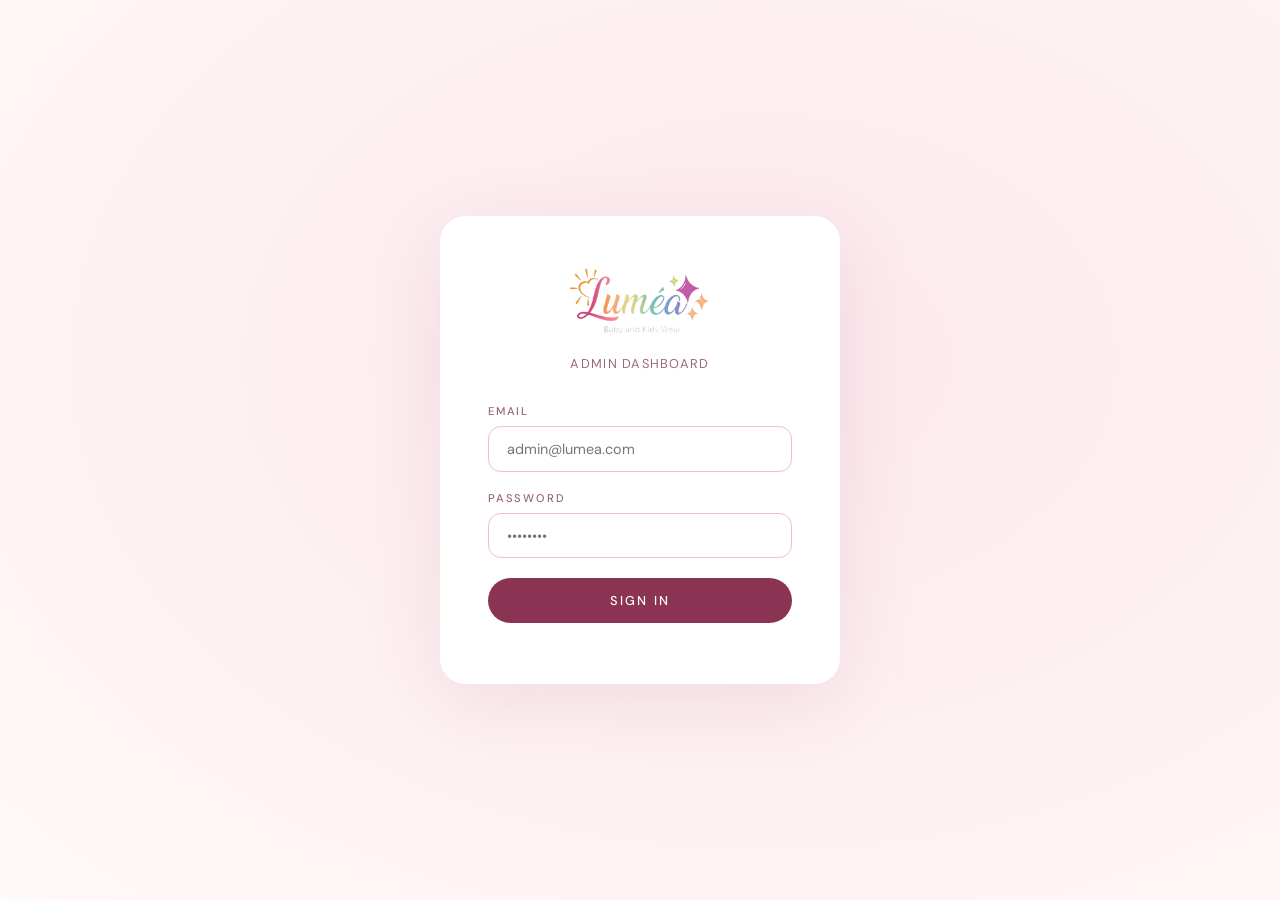
==== Admin/index.html @ 4247f4a2 "Updated version of project" ====
<!DOCTYPE html>
<html lang="en">
<head>
  <meta charset="UTF-8"/>
  <meta name="viewport" content="width=device-width, initial-scale=1.0"/>
  <title>Luméa — Admin Dashboard</title>
  <link href="https://fonts.googleapis.com/css2?family=Cormorant+Garamond:ital,wght@0,300;0,400;0,600;1,300&family=DM+Sans:wght@300;400;500&display=swap" rel="stylesheet">
  <link rel="stylesheet" href="style.css">
</head>
</head>
<body>

<!-- ══ LOGIN ══ -->
<div class="login-wrap" id="login-wrap">
  <div class="login-card">
    <img src="logo.png" alt="Luméa" style="width:160px;height:auto;display:block;margin:0 auto 1rem">
    <div class="login-sub">Admin Dashboard</div>
    <div>
      <label class="fm-label">Email</label>
      <input class="fm-input" type="email" id="adm-email" placeholder="admin@lumea.com" />
      <label class="fm-label">Password</label>
      <input class="fm-input" type="password" id="adm-pass" placeholder="••••••••" onkeydown="if(event.key==='Enter')adminLogin()" />
      <button class="btn-wine" onclick="adminLogin()">Sign In</button>
      <div class="error-msg" id="login-err"></div>
    </div>
  </div>
</div>

<!-- ══ DASHBOARD ══ -->
<div class="dashboard" id="dashboard">
  <!-- Mobile hamburger button -->
  <button class="hamburger" id="hamburger" onclick="toggleSidebar()">
    <svg viewBox="0 0 24 24" fill="none" stroke="currentColor" stroke-width="2" stroke-linecap="round" stroke-linejoin="round" width="22" height="22"><line x1="3" y1="6" x2="21" y2="6"/><line x1="3" y1="12" x2="21" y2="12"/><line x1="3" y1="18" x2="21" y2="18"/></svg>
  </button>
  <!-- Sidebar overlay for mobile -->
  <div class="sidebar-overlay" id="sidebar-overlay" onclick="toggleSidebar()"></div>
  <!-- Sidebar -->
  <div class="sidebar">
    <div class="sidebar-logo">
      <img src="logo.png" alt="Luméa" style="width:160px;height:auto;display:block;margin-bottom:.5rem">
      <small>Admin Panel</small>
    </div>
    <button class="nav-item active" onclick="showTab('tab-overview',this)">
      <svg viewBox="0 0 24 24" fill="none" stroke-width="2" stroke-linecap="round" stroke-linejoin="round"><rect x="3" y="3" width="7" height="7"/><rect x="14" y="3" width="7" height="7"/><rect x="3" y="14" width="7" height="7"/><rect x="14" y="14" width="7" height="7"/></svg>
      Overview
    </button>
    <button class="nav-item" onclick="showTab('tab-products',this);loadAdminProducts()">
      <svg viewBox="0 0 24 24" fill="none" stroke-width="2" stroke-linecap="round" stroke-linejoin="round"><path d="M6 2 3 6v14a2 2 0 0 0 2 2h14a2 2 0 0 0 2-2V6l-3-4z"/><line x1="3" y1="6" x2="21" y2="6"/><path d="M16 10a4 4 0 0 1-8 0"/></svg>
      Products
    </button>
    <button class="nav-item" onclick="showTab('tab-orders',this);loadAdminOrders()">
      <svg viewBox="0 0 24 24" fill="none" stroke-width="2" stroke-linecap="round" stroke-linejoin="round"><path d="M16.5 9.4l-9-5.19M21 16V8a2 2 0 0 0-1-1.73l-7-4a2 2 0 0 0-2 0l-7 4A2 2 0 0 0 3 8v8a2 2 0 0 0 1 1.73l7 4a2 2 0 0 0 2 0l7-4A2 2 0 0 0 21 16z"/><polyline points="3.27 6.96 12 12.01 20.73 6.96"/><line x1="12" y1="22.08" x2="12" y2="12"/></svg>
      Orders
    </button>
    <button class="nav-item" onclick="showTab('tab-users',this);loadAdminUsers()">
      <svg viewBox="0 0 24 24" fill="none" stroke-width="2" stroke-linecap="round" stroke-linejoin="round"><path d="M17 21v-2a4 4 0 0 0-4-4H5a4 4 0 0 0-4 4v2"/><circle cx="9" cy="7" r="4"/><path d="M23 21v-2a4 4 0 0 0-3-3.87"/><path d="M16 3.13a4 4 0 0 1 0 7.75"/></svg>
      Customers
    </button>
    <button class="nav-item" onclick="showTab('tab-discounts',this);loadDiscounts()">
      <svg viewBox="0 0 24 24" fill="none" stroke-width="2" stroke-linecap="round" stroke-linejoin="round"><path d="M20.59 13.41l-7.17 7.17a2 2 0 0 1-2.83 0L2 12V2h10l8.59 8.59a2 2 0 0 1 0 2.82z"/><line x1="7" y1="7" x2="7.01" y2="7"/></svg>
      Discounts
    </button>
    <div class="sidebar-footer">
      <button class="nav-item" onclick="adminLogout()">
        <svg viewBox="0 0 24 24" fill="none" stroke-width="2" stroke-linecap="round" stroke-linejoin="round"><path d="M9 21H5a2 2 0 0 1-2-2V5a2 2 0 0 1 2-2h4"/><polyline points="16 17 21 12 16 7"/><line x1="21" y1="12" x2="9" y2="12"/></svg>
        Sign Out
      </button>
    </div>
  </div>

  <!-- Main content -->
  <div class="main">

    <!-- OVERVIEW TAB -->
    <div class="tab active" id="tab-overview">
      <div class="page-header">
        <div class="page-title">Good morning, <em>Admin</em></div>
        <div style="font-size:.82rem;color:var(--muted);margin-top:.3rem">Here's what's happening with Luméa today.</div>
      </div>
      <div class="stats-grid" id="stats-grid">
        <div class="stat-card"><div class="stat-icon"><svg viewBox="0 0 24 24" fill="none" stroke-width="2" stroke-linecap="round" stroke-linejoin="round"><path d="M16.5 9.4l-9-5.19M21 16V8a2 2 0 0 0-1-1.73l-7-4a2 2 0 0 0-2 0l-7 4A2 2 0 0 0 3 8v8a2 2 0 0 0 1 1.73l7 4a2 2 0 0 0 2 0l7-4A2 2 0 0 0 21 16z"/></svg></div><div class="stat-label">Total Orders</div><div class="stat-value" id="stat-orders">—</div></div>
        <div class="stat-card"><div class="stat-icon"><svg viewBox="0 0 24 24" fill="none" stroke-width="2" stroke-linecap="round" stroke-linejoin="round"><line x1="12" y1="1" x2="12" y2="23"/><path d="M17 5H9.5a3.5 3.5 0 0 0 0 7h5a3.5 3.5 0 0 1 0 7H6"/></svg></div><div class="stat-label">Total Revenue</div><div class="stat-value" id="stat-revenue">—</div></div>
        <div class="stat-card"><div class="stat-icon"><svg viewBox="0 0 24 24" fill="none" stroke-width="2" stroke-linecap="round" stroke-linejoin="round"><path d="M17 21v-2a4 4 0 0 0-4-4H5a4 4 0 0 0-4 4v2"/><circle cx="9" cy="7" r="4"/></svg></div><div class="stat-label">Customers</div><div class="stat-value" id="stat-users">—</div></div>
        <div class="stat-card"><div class="stat-icon"><svg viewBox="0 0 24 24" fill="none" stroke-width="2" stroke-linecap="round" stroke-linejoin="round"><path d="M6 2 3 6v14a2 2 0 0 0 2 2h14a2 2 0 0 0 2-2V6l-3-4z"/><line x1="3" y1="6" x2="21" y2="6"/></svg></div><div class="stat-label">Active Products</div><div class="stat-value" id="stat-products">—</div></div>
      </div>
      <div class="card">
        <div class="card-title">Recent Orders</div>
        <table><thead><tr><th>Order ID</th><th>Customer</th><th>Email</th><th>Total</th><th>Status</th><th>Date</th></tr></thead>
        <tbody id="recent-orders-body"></tbody></table>
      </div>
    </div>

    <!-- PRODUCTS TAB -->
    <div class="tab" id="tab-products">
      <div class="page-header" style="display:flex;justify-content:space-between;align-items:center">
        <div class="page-title">Products</div>
        <button class="btn-wine" style="width:auto;padding:.7rem 1.8rem;font-size:.75rem" onclick="openProductModal(null)">+ Add Product</button>
      </div>
      <div class="card">
        <table><thead><tr><th>Image</th><th>Name</th><th>Age Group</th><th>Price</th><th>Stock</th><th>Status</th><th>Actions</th></tr></thead>
        <tbody id="products-body"></tbody></table>
      </div>
    </div>

    <!-- ORDERS TAB -->
    <div class="tab" id="tab-orders">
      <div class="page-header"><div class="page-title">All <em>Orders</em></div></div>
      <div class="card">
        <table><thead><tr><th>Order ID</th><th>Customer</th><th>Phone</th><th>Street</th><th>City</th><th>Items</th><th>Total</th><th>Status</th><th>Date</th></tr></thead>
        <tbody id="orders-body"></tbody></table>
      </div>
    </div>

    <!-- USERS TAB -->
    <div class="tab" id="tab-users">
      <div class="page-header"><div class="page-title">Customers</div></div>
      <div class="card">
        <table><thead><tr><th>Name</th><th>Email</th><th>Role</th><th>Joined</th></tr></thead>
        <tbody id="users-body"></tbody></table>
      </div>
    </div>

    <!-- DISCOUNTS TAB -->
    <div class="tab" id="tab-discounts">
      <div class="page-header"><div class="page-title">Discount <em>Codes</em></div></div>
      <div class="card" style="margin-bottom:1.5rem">
        <div class="card-title">Create New Code</div>
        <div style="display:flex;flex-direction:column;gap:.8rem">
          <div class="fm-group" style="margin:0">
            <label class="fm-label">Code *</label>
            <input type="text" id="dc-code" placeholder="e.g. SUMMER20" style="text-transform:uppercase" oninput="this.value=this.value.toUpperCase()"/>
          </div>
          <div class="fm-group" style="margin:0">
            <label class="fm-label">Discount % *</label>
            <input type="number" id="dc-percent" placeholder="e.g. 20" min="1" max="100"/>
          </div>
          <div class="fm-group" style="margin:0">
            <label class="fm-label">Max Uses (optional)</label>
            <input type="number" id="dc-uses" placeholder="Leave blank = unlimited" min="1"/>
          </div>
          <button class="btn-wine" style="width:auto;padding:.7rem 1.4rem;font-size:.75rem;align-self:flex-start" onclick="createDiscount()">+ Create</button>
        </div>
      </div>
      <div class="card">
        <div class="card-title">All Codes</div>
        <table><thead><tr><th>Code</th><th>Discount</th><th>Uses</th><th>Status</th><th>Created</th><th>Actions</th></tr></thead>
        <tbody id="discounts-body"></tbody></table>
      </div>
    </div>

  </div>
</div>

<!-- PRODUCT MODAL -->
<div class="modal-overlay" id="product-modal">
  <div class="modal">
    <div class="modal-title">
      <span id="modal-title-text">Add Product</span>
      <button class="modal-close" onclick="closeProductModal()">✕</button>
    </div>
    <div class="form-grid">
      <div class="fm-group fm-full">
        <label>Product Name *</label>
        <input type="text" id="pf-name" placeholder="Petal Smock Dress" oninput="autoSlug()" />
      </div>
      <div class="fm-group fm-full">
        <label>Slug (URL) *</label>
        <input type="text" id="pf-slug" placeholder="petal-smock-dress" />
      </div>
      <div class="fm-group fm-full">
        <label>Description</label>
        <textarea id="pf-desc" placeholder="Describe this product..."></textarea>
      </div>
      <div class="fm-group">
        <label>Price ($) *</label>
        <input type="number" id="pf-price" placeholder="38.00" step="0.01" min="0" />
      </div>
      <div class="fm-group">
        <label>Compare Price ($)</label>
        <input type="number" id="pf-compare" placeholder="50.00 (optional)" step="0.01" min="0" />
      </div>
      <div class="fm-group fm-full">
        <label>Sizes & Stock <span style="font-size:.65rem;color:var(--muted);font-weight:400;text-transform:none;letter-spacing:0">— check the sizes available and set quantity for each</span></label>
        <div id="pf-sizes-grid" style="display:grid;grid-template-columns:repeat(auto-fill,minmax(110px,1fr));gap:.6rem;margin-top:.4rem"></div>
        <div style="margin-top:.7rem;font-size:.72rem;color:var(--muted)">Total stock: <strong id="pf-stock-total" style="color:var(--wine)">0</strong></div>
        <input type="hidden" id="pf-stock" value="0"/>
        <input type="hidden" id="pf-size" value=""/>
      </div>
      <div class="fm-group">
        <label>Product Type *</label>
        <select id="pf-type">
          <option value="">— None —</option>
          <option value="clothes">Clothes</option>
          <option value="blankets">Blankets</option>
          <option value="accessories">Accessories</option>
        </select>
      </div>
      <div class="fm-group fm-full">
        <label>Age Group</label>
        <div style="display:flex;flex-wrap:wrap;gap:.6rem;margin-top:.4rem">
          <label style="display:flex;align-items:center;gap:.4rem;font-size:.85rem;cursor:pointer"><input type="checkbox" class="pf-age-check" value="newborn"> Newborn</label>
          <label style="display:flex;align-items:center;gap:.4rem;font-size:.85rem;cursor:pointer"><input type="checkbox" class="pf-age-check" value="baby"> Baby</label>
          <label style="display:flex;align-items:center;gap:.4rem;font-size:.85rem;cursor:pointer"><input type="checkbox" class="pf-age-check" value="toddler"> Toddler</label>
        </div>
      </div>
      <div class="fm-group">
        <label>Gender</label>
        <select id="pf-gender">
          <option value="">— None —</option>
          <option value="boy">Boy</option>
          <option value="girl">Girl</option>
          <option value="unisex">Unisex</option>
        </select>
      </div>
      <div class="fm-group">
        <label>Season</label>
        <select id="pf-season">
          <option value="">— None —</option>
          <option value="spring">Spring</option>
          <option value="summer">Summer</option>
          <option value="winter">Winter / Autumn</option>
        </select>
      </div>
      <div class="fm-group">
        <label>Emoji</label>
        <input type="text" id="pf-emoji" placeholder="👗" maxlength="4" />
      </div>
      <div class="fm-group">
        <label>Primary Color</label>
        <input type="color" id="pf-c1" value="#fce4ec" style="height:42px;padding:.3rem" />
      </div>
      <div class="fm-group">
        <label>Secondary Color</label>
        <input type="color" id="pf-c2" value="#f8bbd0" style="height:42px;padding:.3rem" />
      </div>
      <div class="fm-group fm-full">
        <label>Available Colors <span style="font-size:.65rem;color:var(--muted);font-weight:400;text-transform:none;letter-spacing:0">— add the colors this product comes in</span></label>
        <div id="pf-colors-list" style="display:flex;flex-wrap:wrap;gap:.6rem;margin-bottom:.7rem"></div>
        <div id="color-stock-summary"></div>
        <div style="display:flex;gap:.6rem;align-items:center;flex-wrap:wrap">
          <input type="color" id="pf-color-pick" value="#f3bfca" style="height:36px;width:48px;padding:.2rem;border-radius:.5rem;border:1.5px solid var(--rose);cursor:pointer"/>
          <input type="text" id="pf-color-name" placeholder="Color name (e.g. Rose Pink)" style="padding:.4rem .8rem;border:1.5px solid var(--rose);border-radius:.6rem;font-family:'DM Sans',sans-serif;font-size:.82rem;flex:1;min-width:140px"/>
          <input type="number" id="pf-color-stock" placeholder="Stock" min="0" style="padding:.4rem .6rem;border:1.5px solid var(--rose);border-radius:.6rem;font-family:'DM Sans',sans-serif;font-size:.82rem;width:70px;text-align:center"/>
          <button type="button" onclick="addColorSwatch()" style="padding:.4rem 1rem;background:var(--wine);color:white;border:none;border-radius:.6rem;cursor:pointer;font-family:'DM Sans',sans-serif;font-size:.78rem;white-space:nowrap">+ Add</button>
        </div>
        <input type="hidden" id="pf-colors" value=""/>
      </div>
      <div class="fm-group fm-full">
        <label>Product Images <span style="font-size:.65rem;color:var(--muted);font-weight:400;letter-spacing:0;text-transform:none">(upload from your PC — first image is the main one)</span></label>
        <div id="image-upload-area" style="border:2px dashed var(--rose);border-radius:.8rem;padding:1.2rem;text-align:center;cursor:pointer;transition:border .2s;background:var(--warm)" onclick="document.getElementById('pf-image-file').click()" ondragover="event.preventDefault();this.style.borderColor='var(--wine)'" ondragleave="this.style.borderColor='var(--rose)'" ondrop="handleImageDrop(event)">
          <div style="color:var(--muted);font-size:.85rem">
            <svg xmlns="http://www.w3.org/2000/svg" width="28" height="28" viewBox="0 0 24 24" fill="none" stroke="currentColor" stroke-width="1.5" stroke-linecap="round" stroke-linejoin="round" style="display:block;margin:0 auto .5rem;color:var(--dusty)"><path d="M21 15v4a2 2 0 0 1-2 2H5a2 2 0 0 1-2-2v-4"/><polyline points="17 8 12 3 7 8"/><line x1="12" y1="3" x2="12" y2="15"/></svg>
            Click or drag images here
            <div style="font-size:.72rem;color:var(--rose);margin-top:.3rem">JPEG · PNG · WEBP · max 8MB each</div>
          </div>
        </div>
        <input type="file" id="pf-image-file" accept="image/*" multiple style="display:none" onchange="handleImageFiles(this.files)"/>
        <div id="pf-image-previews" style="display:flex;flex-wrap:wrap;gap:.6rem;margin-top:.8rem"></div>
      </div>
      <div class="fm-group">
        <label>Badge</label>
        <select id="pf-badge">
          <option value="">— None —</option>
          <option value="new">New</option>
          <option value="sale">Sale</option>
          <option value="bestseller">Bestseller</option>
        </select>
      </div>
      <div class="fm-group">
        <label>Active</label>
        <select id="pf-active">
          <option value="true">Yes — visible in store</option>
          <option value="false">No — hidden</option>
        </select>
      </div>
    </div>
    <div style="display:flex;gap:.8rem;margin-top:1.5rem;justify-content:flex-end">
      <button class="btn-outline-sm" onclick="closeProductModal()">Cancel</button>
      <button class="btn-wine" style="width:auto;padding:.75rem 2rem;font-size:.78rem" onclick="saveProduct()">Save Product</button>
    </div>
  </div>
</div>

<div id="admin-toast"></div>

  <script src="app.js"></script>
</body>
</html>
---- Admin/style.css ----
:root {
      --blush: #fce8ed; --rose: #f3bfca; --dusty: #e096a8;
      --deep-rose: #c55a78; --wine: #8b3352; --cream: #fdf8f5;
      --warm: #fff9f7; --text: #2e1a22; --muted: #9a6878;
      --gold: #c9a46a; --shadow: rgba(139,51,82,.1);
    }
    *, *::before, *::after { box-sizing: border-box; margin: 0; padding: 0; }
    body { font-family: 'DM Sans', sans-serif; background: #f5f0f2; color: var(--text); }

    /* LOGIN */
    .login-wrap { min-height: 100vh; display: flex; align-items: center; justify-content: center; background: radial-gradient(ellipse at 60% 40%, var(--blush), var(--warm)); }
    .login-card { background: white; border-radius: 1.6rem; padding: 3rem; width: 100%; max-width: 400px; box-shadow: 0 20px 80px var(--shadow); }
    .login-logo { font-family: 'Cormorant Garamond', serif; font-size: 2rem; font-weight: 300; color: var(--wine); text-align: center; margin-bottom: .3rem; }
    .login-logo em { font-style: italic; color: var(--gold); }
    .login-sub { text-align: center; font-size: .8rem; color: var(--muted); letter-spacing: .1em; text-transform: uppercase; margin-bottom: 2rem; }
    .fm-label { font-size: .7rem; font-weight: 500; letter-spacing: .16em; text-transform: uppercase; color: var(--muted); display: block; margin-bottom: .5rem; }
    .fm-input { width: 100%; padding: .8rem 1.1rem; border: 1.5px solid var(--rose); border-radius: .8rem; font-family: 'DM Sans', sans-serif; font-size: .9rem; color: var(--text); background: white; outline: none; transition: border .2s; margin-bottom: 1.2rem; }
    .fm-input:focus { border-color: var(--deep-rose); }
    .btn-wine { width: 100%; padding: .9rem; background: var(--wine); color: white; border: none; border-radius: 3rem; cursor: pointer; font-family: 'DM Sans', sans-serif; font-size: .8rem; font-weight: 500; letter-spacing: .16em; text-transform: uppercase; transition: background .2s; }
    .btn-wine:hover { background: var(--deep-rose); }
    .error-msg { color: #e74c3c; font-size: .82rem; text-align: center; margin-top: .8rem; }

    /* DASHBOARD LAYOUT */
    .dashboard { display: none; min-height: 100vh; }
    .sidebar { position: fixed; left: 0; top: 0; bottom: 0; width: 240px; background: var(--text); padding: 1.5rem; display: flex; flex-direction: column; gap: .4rem; z-index: 100; }
    .sidebar-logo { font-family: 'Cormorant Garamond', serif; font-size: 1.6rem; font-weight: 300; color: var(--rose); margin-bottom: 1.5rem; padding-bottom: 1.2rem; border-bottom: 1px solid rgba(255,255,255,.1); }
    .sidebar-logo em { font-style: italic; color: var(--gold); }
    .sidebar-logo small { display: block; font-family: 'DM Sans', sans-serif; font-size: .65rem; letter-spacing: .2em; text-transform: uppercase; color: rgba(255,255,255,.3); margin-top: .2rem; }
    .nav-item { display: flex; align-items: center; gap: .8rem; padding: .75rem 1rem; border-radius: .8rem; cursor: pointer; font-size: .84rem; color: rgba(255,255,255,.6); border: none; background: none; width: 100%; text-align: left; font-family: 'DM Sans', sans-serif; transition: all .2s; }
    .nav-item:hover { background: rgba(255,255,255,.08); color: white; }
    .nav-item.active { background: var(--wine); color: white; }
    .nav-item svg { width: 16px; height: 16px; stroke: currentColor; flex-shrink: 0; }
    .sidebar-footer { margin-top: auto; padding-top: 1rem; border-top: 1px solid rgba(255,255,255,.1); }
    .main { margin-left: 240px; padding: 2rem; }
    .page-header { margin-bottom: 2rem; }
    .page-title { font-family: 'Cormorant Garamond', serif; font-size: 2rem; font-weight: 300; color: var(--wine); }
    .page-title em { font-style: italic; }

    /* STATS */
    .stats-grid { display: grid; grid-template-columns: repeat(4, 1fr); gap: 1.2rem; margin-bottom: 2rem; }
    .stat-card { background: white; border-radius: 1.2rem; padding: 1.4rem; box-shadow: 0 2px 16px var(--shadow); }
    .stat-label { font-size: .72rem; letter-spacing: .16em; text-transform: uppercase; color: var(--muted); margin-bottom: .5rem; }
    .stat-value { font-family: 'Cormorant Garamond', serif; font-size: 2rem; font-weight: 400; color: var(--wine); }
    .stat-icon { width: 40px; height: 40px; border-radius: .8rem; background: var(--blush); display: flex; align-items: center; justify-content: center; color: var(--wine); margin-bottom: .8rem; }
    .stat-icon svg { width: 20px; height: 20px; stroke: currentColor; }

    /* TABLES */
    .card { background: white; border-radius: 1.2rem; padding: 1.6rem; box-shadow: 0 2px 16px var(--shadow); margin-bottom: 1.5rem; }
    .card-title { font-family: 'Cormorant Garamond', serif; font-size: 1.3rem; font-weight: 400; color: var(--wine); margin-bottom: 1.2rem; display: flex; align-items: center; justify-content: space-between; }
    table { width: 100%; border-collapse: collapse; }
    th { font-size: .68rem; letter-spacing: .18em; text-transform: uppercase; color: var(--muted); padding: .7rem .8rem; text-align: left; border-bottom: 2px solid var(--blush); }
    td { padding: .8rem; font-size: .85rem; border-bottom: 1px solid var(--blush); vertical-align: middle; }
    tr:last-child td { border-bottom: none; }
    tr:hover td { background: var(--warm); }
    .action-btns { display: flex; gap: .4rem; align-items: center; }
    .badge { font-size: .62rem; font-weight: 500; letter-spacing: .1em; text-transform: uppercase; padding: .25rem .65rem; border-radius: 3rem; }
    .badge-confirmed { background: rgba(201,164,106,.15); color: #a67c00; }
    .badge-delivered { background: rgba(81,207,102,.15); color: #2f9e44; }
    .badge-shipped   { background: rgba(74,144,226,.15); color: #1a70c7; }
    .badge-pending   { background: rgba(154,104,120,.15); color: var(--muted); }
    .badge-cancelled { background: rgba(231,76,60,.15); color: #c0392b; }
    .btn-sm { padding: .32rem .8rem; border-radius: 3rem; border: none; cursor: pointer; font-family: 'DM Sans', sans-serif; font-size: .7rem; font-weight: 500; letter-spacing: .08em; text-transform: uppercase; transition: all .2s; }
    .btn-edit { background: var(--blush); color: var(--wine); }
    .btn-edit:hover { background: var(--rose); }
    .btn-del { background: #ffeaea; color: #e74c3c; }
    .btn-del:hover { background: #ffcdd2; }

    /* PRODUCT FORM */
    .form-grid { display: grid; grid-template-columns: 1fr 1fr; gap: 1.2rem; }
    .fm-group { margin-bottom: 1rem; }
    .fm-group label { font-size: .7rem; font-weight: 500; letter-spacing: .16em; text-transform: uppercase; color: var(--muted); display: block; margin-bottom: .4rem; }
    .fm-group input, .fm-group select, .fm-group textarea { width: 100%; padding: .7rem 1rem; border: 1.5px solid var(--rose); border-radius: .7rem; font-family: 'DM Sans', sans-serif; font-size: .88rem; color: var(--text); background: white; outline: none; transition: border .2s; }
    .fm-group input:focus, .fm-group select:focus, .fm-group textarea:focus { border-color: var(--deep-rose); }
    .fm-group textarea { resize: vertical; min-height: 80px; }
    .fm-full { grid-column: 1 / -1; }
    .btn-outline-sm { padding: .5rem 1.2rem; background: transparent; color: var(--wine); border: 1.5px solid var(--rose); border-radius: 3rem; cursor: pointer; font-family: 'DM Sans', sans-serif; font-size: .75rem; font-weight: 500; letter-spacing: .12em; text-transform: uppercase; transition: all .2s; }
    .btn-outline-sm:hover { background: var(--blush); }

    /* MODAL */
    .modal-overlay { display: none; position: fixed; inset: 0; background: rgba(46,26,34,.5); backdrop-filter: blur(4px); z-index: 1000; align-items: center; justify-content: center; }
    .modal-overlay.open { display: flex; }
    .modal { background: white; border-radius: 1.4rem; padding: 2rem; width: 100%; max-width: 680px; max-height: 90vh; overflow-y: auto; box-shadow: 0 20px 60px rgba(46,26,34,.2); }
    .modal-title { font-family: 'Cormorant Garamond', serif; font-size: 1.6rem; font-weight: 300; color: var(--wine); margin-bottom: 1.5rem; display: flex; justify-content: space-between; align-items: center; }
    .modal-close { background: none; border: none; cursor: pointer; font-size: 1.3rem; color: var(--muted); }

    /* TOAST */
    #admin-toast { position: fixed; bottom: 2rem; left: 50%; transform: translateX(-50%); background: var(--wine); color: white; padding: .75rem 1.6rem; border-radius: 3rem; font-size: .82rem; font-weight: 500; z-index: 9999; box-shadow: 0 8px 28px rgba(46,26,34,.25); opacity: 0; transition: opacity .3s; pointer-events: none; white-space: nowrap; }

    /* COLOR PREVIEW */
    .color-preview { width: 32px; height: 32px; border-radius: .4rem; border: 1px solid var(--rose); display: inline-block; vertical-align: middle; margin-left: .5rem; }

    /* IMAGE THUMB */
    .prod-thumb { width: 44px; height: 44px; border-radius: .6rem; object-fit: cover; background: var(--blush); }
    .prod-emoji { width: 44px; height: 44px; border-radius: .6rem; background: var(--blush); display: flex; align-items: center; justify-content: center; font-size: 1.4rem; }

    /* TABS */
    .tab { display: none; }
    .tab.active { display: block; }

    /* ── TABLET RESPONSIVE (641px - 1024px) ─────────── */
    @media(max-width: 1024px) and (min-width: 769px) {
      /* Narrow the sidebar */
      .sidebar { width: 200px; padding: 1.2rem 1rem; }
      .main { margin-left: 200px; padding: 1.5rem; }

      /* Sidebar items smaller */
      .nav-item { font-size: .78rem; padding: .65rem .8rem; gap: .6rem; }
      .sidebar-logo { font-size: 1.3rem; margin-bottom: 1.2rem; }

      /* Stats — 2x2 grid on tablet */
      .stats-grid { grid-template-columns: 1fr 1fr; gap: 1rem; }
      .stat-value { font-size: 1.7rem; }
      .stat-card { padding: 1.2rem; }

      /* Page title */
      .page-title { font-size: 1.7rem; }

      /* Tables scrollable */
      .card { overflow-x: auto; padding: 1.2rem; }
      table { min-width: 560px; }

      /* Product form — single column */
      .form-grid { grid-template-columns: 1fr; }
      .fm-full { grid-column: 1; }

      /* Modal — wider but not full screen */
      .modal { max-width: 90vw; padding: 1.6rem; }
    }

    /* ── MOBILE RESPONSIVE ───────────────────────── */
    @media(max-width: 768px) {
      /* Sidebar becomes top nav bar */
      .sidebar {
        position: fixed;
        left: 0; right: 0;
        top: 0; bottom: auto;
        width: 100%;
        height: auto;
        flex-direction: row;
        align-items: center;
        padding: .7rem 1rem;
        overflow-x: auto;
        gap: .3rem;
        z-index: 100;
      }

      /* Hide logo text on mobile */
      .sidebar-logo { display: none; }

      /* Hide sidebar footer, move sign out to nav */
      .sidebar-footer { margin-top: 0; padding-top: 0; border-top: none; margin-left: auto; }

      /* Nav items become compact horizontal pills */
      .nav-item {
        flex-direction: column;
        gap: .2rem;
        padding: .4rem .6rem;
        font-size: .6rem;
        letter-spacing: .06em;
        white-space: nowrap;
        border-radius: .6rem;
        min-width: 52px;
        align-items: center;
        justify-content: center;
      }
      .nav-item svg { width: 18px; height: 18px; }

      /* Main content starts below top nav */
      .main {
        margin-left: 0;
        margin-top: 64px;
        padding: 1rem;
      }

      /* Stats grid — 2 columns on mobile */
      .stats-grid { grid-template-columns: 1fr 1fr; gap: .8rem; }
      .stat-value { font-size: 1.5rem; }
      .stat-card { padding: 1rem; }

      /* Page title */
      .page-title { font-size: 1.5rem; }
      .page-header { margin-bottom: 1.2rem; }

      /* Tables — scrollable */
      .card { padding: 1rem; overflow-x: auto; }
      table { min-width: 500px; }

      /* Product form grid — single column */
      .form-grid { grid-template-columns: 1fr; }
      .fm-full { grid-column: 1; }

      /* Modal — full screen on mobile */
      .modal-overlay { align-items: flex-end; }
      .modal {
        border-radius: 1.4rem 1.4rem 0 0;
        max-height: 92vh;
        padding: 1.5rem 1.2rem;
        width: 100%;
        max-width: 100%;
      }

      /* Login card */
      .login-card { padding: 2rem 1.4rem; border-radius: 1.2rem; margin: 1rem; }
    }
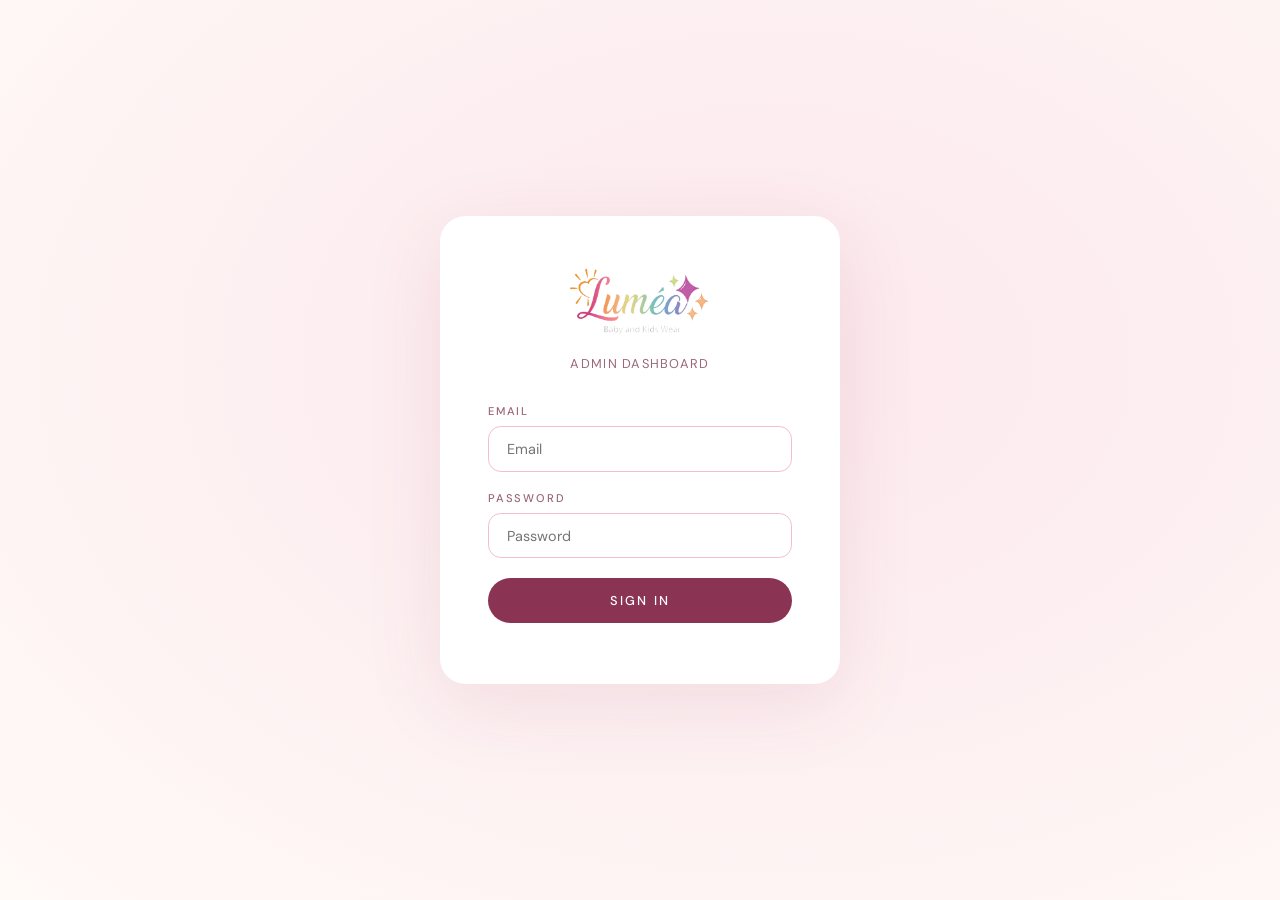
==== commit 1a602b0b: "Updated version of the project" ====
--- a/Admin/index.html
+++ b/Admin/index.html
@@ -17,9 +17,9 @@
     <div class="login-sub">Admin Dashboard</div>
     <div>
       <label class="fm-label">Email</label>
-      <input class="fm-input" type="email" id="adm-email" placeholder="admin@lumea.com" />
+      <input class="fm-input" type="email" id="adm-email" placeholder="Email" />
       <label class="fm-label">Password</label>
-      <input class="fm-input" type="password" id="adm-pass" placeholder="••••••••" onkeydown="if(event.key==='Enter')adminLogin()" />
+      <input class="fm-input" type="password" id="adm-pass" placeholder="Password" onkeydown="if(event.key==='Enter')adminLogin()" />
       <button class="btn-wine" onclick="adminLogin()">Sign In</button>
       <div class="error-msg" id="login-err"></div>
     </div>
